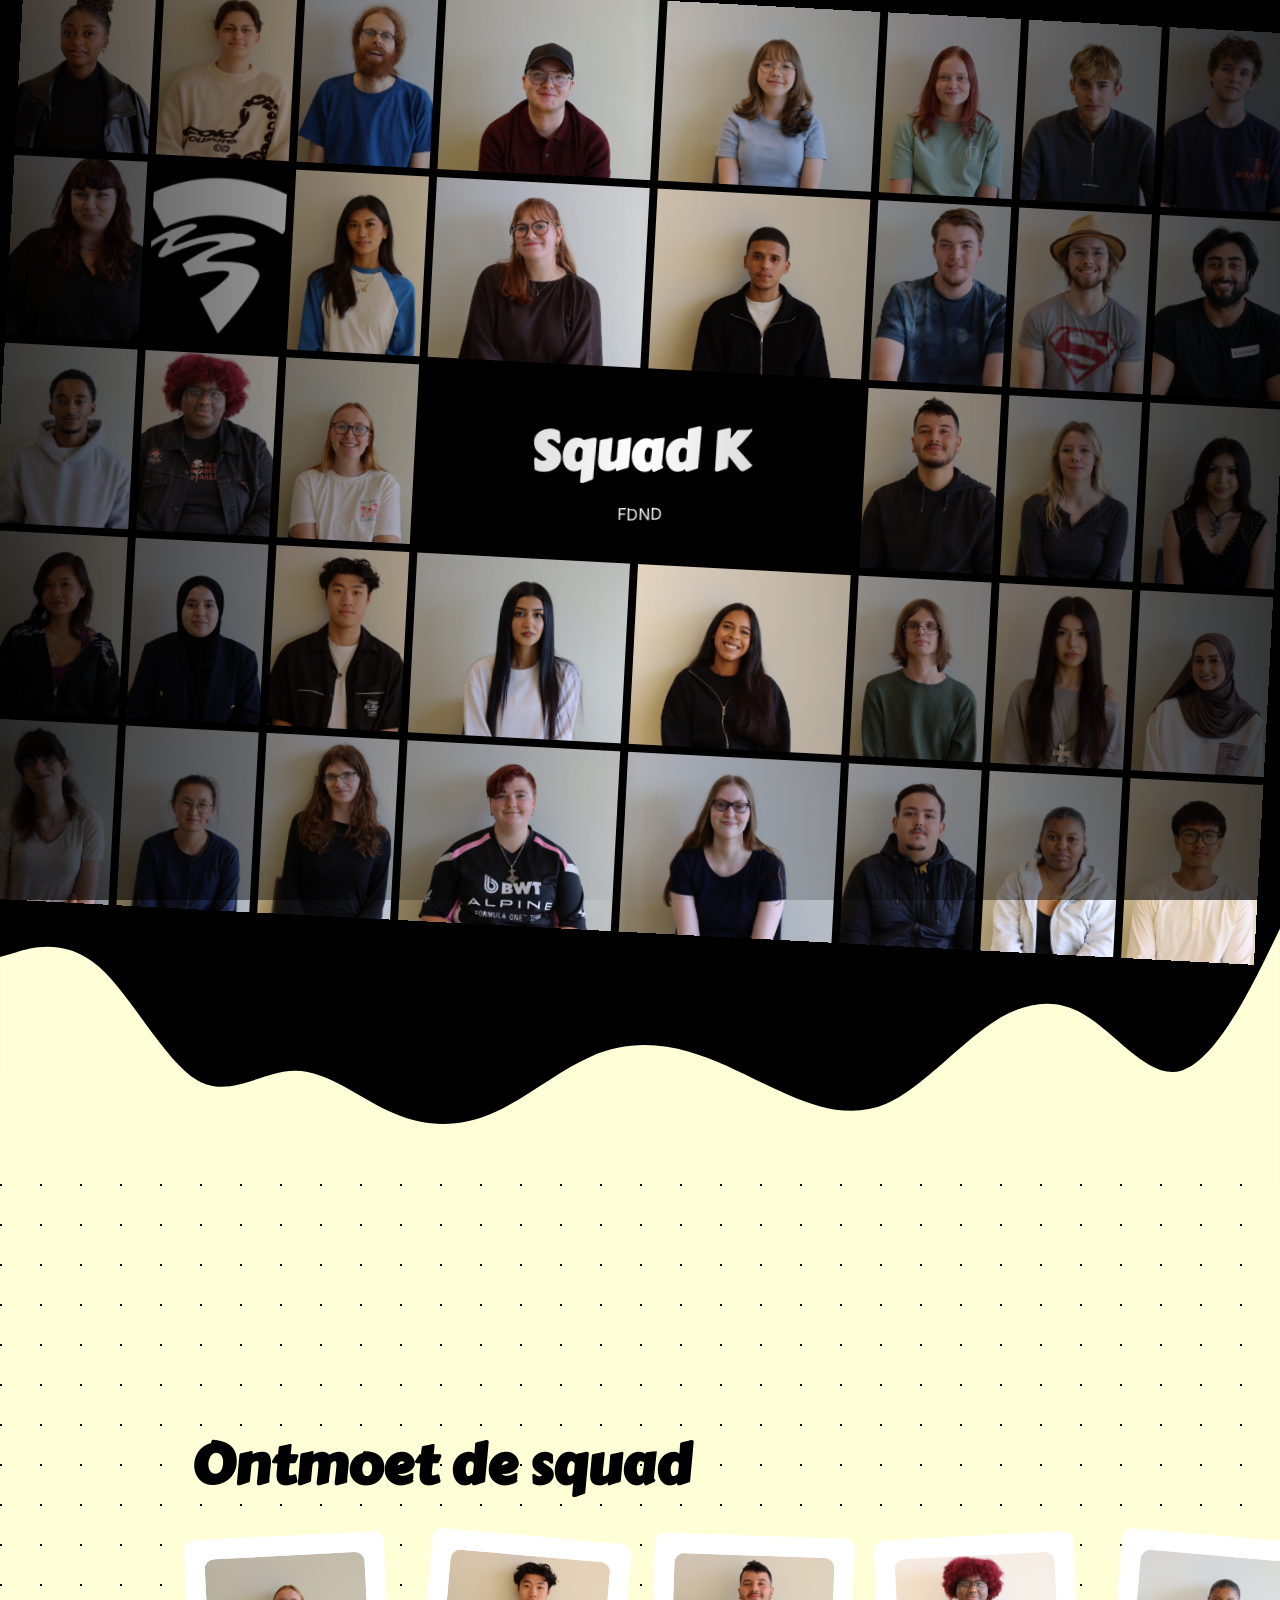
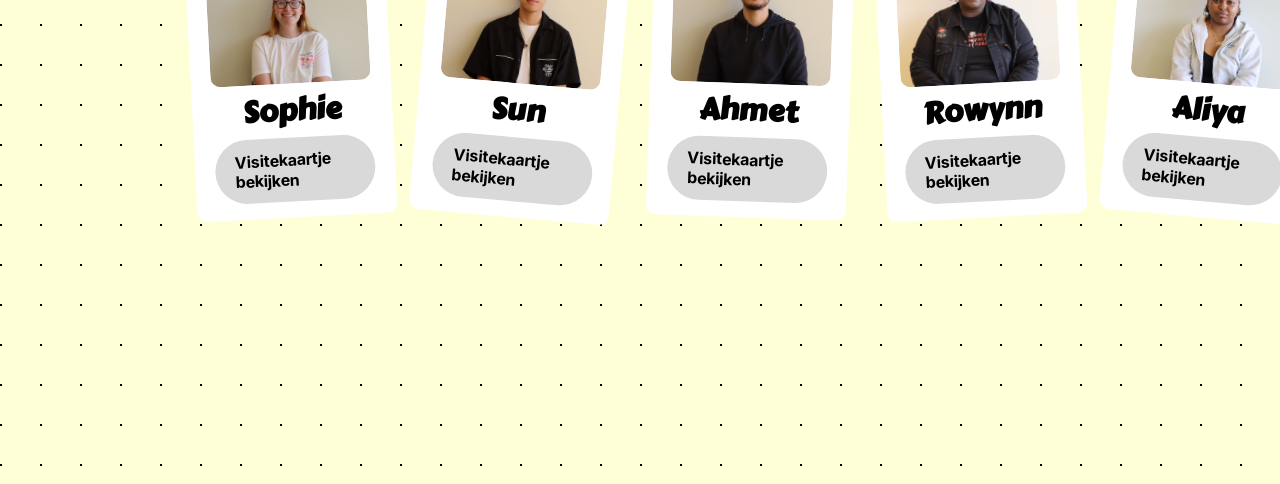
==== index.html @ e4011733 "Sun push V1" ====
<!DOCTYPE html>
<html lang="nl">
<head>
    <meta charset="UTF-8">
    <meta name="viewport" content="width=device-width, initial-scale=1.0">
    <link rel="preconnect" href="https://fonts.googleapis.com">
    <link rel="preconnect" href="https://fonts.gstatic.com" crossorigin>
    <link href="https://fonts.googleapis.com/css2?family=Carter+One&family=Inter:ital,opsz,wght@0,14..32,100..900;1,14..32,100..900&display=swap" rel="stylesheet">
    <link rel="stylesheet" href="styles/style.css">
    <title>Your Tribe Squad Page</title>
</head>
<body>
    <main>
        <section class="hero-banner">
            <div class="hero-banner-container">
                <img src="assets/Jarellsa.jpg" alt="">
                <img src="assets/Jesper.jpg" alt="">
                <img src="assets/Joost.jpg" alt="">
                <img src="assets/Justin.jpg" alt="">
                <img src="assets/Lyanne.jpg" alt="">
                <img src="assets/Lou.jpg" alt="">
                <img src="assets/Sam.jpg" alt="">
                <img src="assets/Rick.jpg" alt="">
                <img src="assets/Loïs.jpg" alt="">
                <img src="assets/Hva.png" alt="">
                <img src="assets/Miriale.jpg" alt="">
                <img src="assets/Rosa.jpg" alt="">
                <img src="assets/Younes.jpg" alt="">
                <img src="assets/Wesley.jpg" alt="">
                <img src="assets/David.jpg" alt="">
                <img src="assets/Bounyad.jpg" alt="">
                <img src="assets/Yigal.jpg" alt="">
                <img src="assets/Rowynn.jpg" alt="">
                <img src="assets/Sophie.jpg" alt="">
                <hgroup>
                    <h1>Squad K</h1>
                    <p>FDND</p>
                </hgroup>
                <img src="assets/Ahmet.jpg" alt="">
                <img src="assets/Britt.jpg" alt="">
                <img src="assets/Beyza.jpg" alt="">
                <img src="assets/Noey.jpg" alt="">
                <img src="assets/Rayhana.jpg" alt="">
                <img src="assets/Sun.jpg" alt="">
                <img src="assets/Chahed.jpg" alt="">
                <img src="assets/Queeny.jpg" alt="">
                <img src="assets/Thijs.jpg" alt="">
                <img src="assets/Rabia.jpg" alt="">
                <img src="assets/Hajar.jpg" alt="">
                <img src="assets/Melissa.jpg" alt="">
                <img src="assets/Aya.jpg" alt="">
                <img src="assets/Savannah.jpg" alt="">
                <img src="assets/Lyndsey.jpg" alt="">
                <img src="assets/Celeste.jpg" alt="">
                <img src="assets/Sami.jpg" alt="">
                <img src="assets/Aliya.jpg" alt="">
                <img src="assets/Mika.jpg" alt="">
            </div>
        </section>
        <svg xmlns="http://www.w3.org/2000/svg" viewBox="0 0 1440 320" class="visitekaartje-divider"><path fill="#FFFFD7" fill-opacity="1" d="M0,64L18.5,58.7C36.9,53,74,43,111,74.7C147.7,107,185,181,222,202.7C258.5,224,295,192,332,192C369.2,192,406,224,443,240C480,256,517,256,554,240C590.8,224,628,192,665,176C701.5,160,738,160,775,170.7C812.3,181,849,203,886,218.7C923.1,235,960,245,997,229.3C1033.8,213,1071,171,1108,144C1144.6,117,1182,107,1218,128C1255.4,149,1292,203,1329,192C1366.2,181,1403,107,1422,69.3L1440,32L1440,320L1421.5,320C1403.1,320,1366,320,1329,320C1292.3,320,1255,320,1218,320C1181.5,320,1145,320,1108,320C1070.8,320,1034,320,997,320C960,320,923,320,886,320C849.2,320,812,320,775,320C738.5,320,702,320,665,320C627.7,320,591,320,554,320C516.9,320,480,320,443,320C406.2,320,369,320,332,320C295.4,320,258,320,222,320C184.6,320,148,320,111,320C73.8,320,37,320,18,320L0,320Z"></path></svg>
        <section class="cards-section">
            <div class="cards-section-wrapper">
                <div class="cards-section-container row">
                    <h2>Ontmoet de squad</h2>
                    <article class="cards-first-row">
                        <figure>
                            <div>
                              <img src="assets/Sophie.jpg" alt="">
                              <img src="assets/Visitekaartjes/SP%20Sophie.png" alt="">
                            </div>
                            <h3>Sophie</h3>
                            <a href="https://sophieediepenmaat.github.io/your-tribe-profile-card/" target="_blank" aria-label="Visitekaartje van Sophie openen">Visitekaartje bekijken</a>
                        </figure>
                        <figure>
                            <div>
                              <img src="assets/Sun.jpg" alt="">
                              <img src="assets/Visitekaartjes/SP%20Sun.png" alt="">
                            </div>
                            <h3>Sun</h3>
                            <a href="https://stldevelopment.github.io/your-tribe-profile-card/" target="_blank" aria-label="Visitekaartje van Sun openen">Visitekaartje bekijken</a>
                        </figure>
                        <figure>
                            <div>
                              <img src="assets/Ahmet.jpg" alt="">
                              <img src="assets/Visitekaartjes/SP%20Ahmet.png" alt="">
                            </div>
                            <h3>Ahmet</h3>
                            <a href="https://temhasene.github.io/your-tribe-profile-card/" target="_blank" aria-label="Visitekaartje van Ahmet openen">Visitekaartje bekijken</a>
                        </figure>
                        <figure>
                            <div>
                              <img src="assets/Rowynn.jpg" alt="">
                              <img src="assets/Visitekaartjes/SP%20Rowynn.png" alt="">
                            </div>
                            <h3>Rowynn</h3>
                            <a href="https://rowynn-eu.github.io/fdnd-profile-card/" target="_blank" aria-label="Visitekaartje van Rowynn openen">Visitekaartje bekijken</a>
                        </figure>
                        <figure>
                            <div>
                              <img src="assets/Aliya.jpg" alt="">
                              <img src="assets/Visitekaartjes/SP%20Aliya.png" alt="">
                            </div>
                            <h3>Aliya</h3>
                            <a href="https://aliyaharding.github.io/your-tribe-profile-card/" target="_blank" aria-label="Visitekaartje van Sophie openen">Visitekaartje bekijken</a>
                        </figure>
                        <figure>
                            <div>
                              <img src="assets/Aya.jpg" alt="">
                              <img src="assets/Visitekaartjes/SP%20Aya.png" alt="">
                            </div>
                            <h3>Aya</h3>
                            <a href="https://ayalefevere.github.io/your-tribe-profile-card/" target="_blank" aria-label="Visitekaartje van Sun openen">Visitekaartje bekijken</a>
                        </figure>
                        <figure>
                            <div>
                              <img src="assets/Beyza.jpg" alt="">
                              <img src="assets/Visitekaartjes/SP%20Beyza.png" alt="">
                            </div>
                            <h3>Beyza</h3>
                            <a href="https://beyzaarkan.github.io/your-tribe-profile-card/" target="_blank" aria-label="Visitekaartje van Ahmet openen">Visitekaartje bekijken</a>
                        </figure>
                        <figure>
                            <div>
                              <img src="assets/Britt.jpg" alt="">
                              <img src="assets/Visitekaartjes/SP%20Britt.png" alt="">
                            </div>
                            <h3>Britt</h3>
                            <a href="https://brittvegt.github.io/your-tribe-profile-card/" target="_blank" aria-label="Visitekaartje van Rowynn openen">Visitekaartje bekijken</a>
                        </figure>
                        <figure>
                            <div>
                              <img src="assets/Celeste.jpg" alt="">
                              <img src="assets/Visitekaartjes/SP%20Celeste.png" alt="">
                            </div>
                            <h3>Celeste</h3>
                            <a href="https://celeste0012.github.io/your-tribe-profile-card/" target="_blank" aria-label="Visitekaartje van Rowynn openen">Visitekaartje bekijken</a>
                        </figure>
                        <figure>
                            <div>
                              <img src="assets/Chahed.jpg" alt="">
                              <img src="assets/Visitekaartjes/SP%20Chahed.png" alt="">
                            </div>
                            <h3>Chahed</h3>
                            <a href="https://chahedddd.github.io/your-tribe-profile-card/" target="_blank" aria-label="Visitekaartje van Sophie openen">Visitekaartje bekijken</a>
                        </figure>
                        <figure>
                            <div>
                              <img src="assets/David.jpg" alt="">
                              <img src="assets/Visitekaartjes/SP%20David.png" alt="">
                            </div>
                            <h3>David</h3>
                            <a href="https://davidoo379.github.io/your-tribe-profile-card/" target="_blank" aria-label="Visitekaartje van Sun openen">Visitekaartje bekijken</a>
                        </figure>
                    </article>
                    <article class="cards-second-row">

                    </article>
                </div>
            </div>
        </section>
    </main>
</body>
</html>
---- styles/style.css ----
html {
    font-family: "Inter", sans-serif;
}

h1, h2, h3, h4, h5, h6 {
    font-family: "Carter One", system-ui;
}

main {
    display: flex;
    flex-direction: column;
}

body {
    margin: unset;
    background-color: black;
}

/* Algemene layout */
.row {
    max-width: 1300px;
    width: 100%;
    margin: 0 auto;
    padding: 0 20px;
}

/* Afbeeldingen hero */
.hero-banner {
    min-height: 100vh;
}

.hero-banner:after {
    content: '';
    height: 100%;
    width: 100%;
    position: fixed;
    top: 0;
    left: 0;
    background: linear-gradient(90deg,rgba(0, 0, 0, .75) 0%, rgba(0, 0, 0, 0) 50%, rgba(0, 0, 0, .75) 100%);
    z-index: 1;
}

.hero-banner-container {
    position: fixed;
    display: grid;
    grid-template-areas:
    'jarellsa jesper joost justin lyanne lou sam rick'
    'lois hva miriale rosa younes wesley david bounyad'
    'yigal rowynn sophie text text ahmet britt beyza'
    'noey rayhana sun chahed queeny thijs rabia hajar'
    'melissa aya savannah lyndsey celeste sami aliya mika';
    grid-gap: .5rem;
    height: 100%;
    background-color: black;
    transform: rotate(3deg);
}

.hero-banner-container img {
    height: calc(100vh / 5);
    width: 100%;
    object-fit: cover;
    &[src*="Jarellsa"] {grid-area: jarellsa;}
    &[src*="Jesper"] {grid-area: jesper;}
    &[src*="Joost"] {grid-area: joost;}
    &[src*="Justin"] {grid-area: justin;}
    &[src*="Lyanne"] {grid-area: lyanne;}
    &[src*="Lou"] {grid-area: lou;}
    &[src*="Sam"] {grid-area: sam;}
    &[src*="Rick"] {grid-area: rick;}
    &[src*="Loïs"] {grid-area: lois;}
    &[src*="Hva"] {grid-area: hva;}
    &[src*="Miriale"] {grid-area: miriale;}
    &[src*="Rosa"] {grid-area: rosa;}
    &[src*="Younes"] {grid-area: younes;}
    &[src*="Wesley"] {grid-area: wesley;}
    &[src*="David"] {grid-area: david;}
    &[src*="Bounyad"] {grid-area: bounyad;}
    &[src*="Yigal"] {grid-area: yigal;}
    &[src*="Rowynn"] {grid-area: rowynn;}
    &[src*="Sophie"] {grid-area: sophie;}
    &[src*="Ahmet"] {grid-area: ahmet;}
    &[src*="Britt"] {grid-area: britt;}
    &[src*="Beyza"] {grid-area: beyza;}
    &[src*="Noey"] {grid-area: noey;}
    &[src*="Rayhana"] {grid-area: rayhana;}
    &[src*="Sun"] {grid-area: sun;}
    &[src*="Chahed"] {grid-area: chahed;}
    &[src*="Queeny"] {grid-area: queeny;}
    &[src*="Thijs"] {grid-area: thijs;}
    &[src*="Rabia"] {grid-area: rabia;}
    &[src*="Hajar"] {grid-area: hajar;}
    &[src*="Melissa"] {grid-area: melissa;}
    &[src*="Aya"] {grid-area: aya;}
    &[src*="Savannah"] {grid-area: savannah;}
    &[src*="Lyndsey"] {grid-area: lyndsey;}
    &[src*="Celeste"] {grid-area: celeste;}
    &[src*="Sami"] {grid-area: sami;}
    &[src*="Aliya"] {grid-area: aliya;}
    &[src*="Mika"] {grid-area: mika;}
}

.hero-banner-container hgroup {
    grid-area: text;
    display: flex;
    flex-direction: column;
    align-items: center;
    justify-content: center;
    gap: 10px;
    transform: rotate(-3deg);

    & * {
        color: white;
    }
}

.hero-banner-container hgroup h1 {
    margin: 10px 0 0 0;
    font-size: clamp(1rem, 15.1751vw - 6.2746rem, 3.4375rem);
}

.hero-banner-container hgroup p {
    margin: 0 0 10px 0;
}

/* SVG shape divider */
.visitekaartje-divider {
    z-index: 1;
    position: relative;
}

/* Visitekaartjes */
.cards-section {
    background-color: #FFFFD7;
    background-image: radial-gradient(black 1px, transparent 0);
    background-size: 40px 40px;
    background-position: -19px -19px;
    z-index: 1;
    position: relative;
    display: flex;
    align-items: center;
    justify-content: center;
    height: 100vh;
}

.cards-section-wrapper {
    transform: rotate(-90deg);
    height: 100vw;
    width: 100vh;
    display: flex;
    justify-content: center;
    align-items: center;
    overflow: scroll;
}

.cards-section-container {
    margin: 0 auto;
    padding: 50px 20px;
    transform: rotate(90deg);
    display: grid;
    grid-row-gap: 1.75rem;
}

.cards-section h2 {
    margin: unset;
    font-size: clamp(1rem, 15.1751vw - 6.2746rem, 3.4375rem);
}

/* Direct parent container of cards */
.cards-section article {
    display: flex;
    flex-wrap: nowrap;
    gap: 30px;
}

.cards-section figure {
    aspect-ratio: 3/4;
    width: 12.5vw;
    display: flex;
    flex-direction: column;
    align-items: center;
    justify-content: space-between;
    background-color: white;
    border: 1.25rem solid white;
    border-bottom-width: 1rem;
    border-radius: 10px;
    margin: unset;
    transition: .4s;
}

.cards-section figure div {
    display: flex;
    flex-wrap: nowrap;
    overflow: hidden;
}

.cards-section figure img {
    width: 100%;
    height: auto;
    aspect-ratio: 5/4;
    object-fit: cover;
    border-radius: 10px;
    transition: .4s;
}

.cards-section figure:hover img {
    translate: -100%;
}

.cards-section figure h3 {
    font-size: clamp(1rem, 5.4475vw - 1.6114rem, 1.875rem);
    margin: 4px 0;
}

.cards-section figure a {
    font-weight: bold;
    background-color: #D9D9D9;
    border: unset;
    padding: 12px 20px;
    border-radius: 99px;
    color: black;
    text-decoration: unset;
    transition: .3s;

    &:hover {
        background-color: black;
        color: white;
    }
}

/* Cards styling and tilting */
.cards-section .cards-first-row figure:nth-child(3n - 2),
.cards-section .cards-second-row figure:nth-child(3n) {
    rotate: -3deg;
    &:hover {
        rotate: -1deg;
    }
}

.cards-section .cards-first-row figure:nth-child(3n - 1),
.cards-section .cards-second-row figure:nth-child(3n - 1) {
    rotate: 5deg;
    &:hover {
        rotate: 2deg;
    }
}

.cards-section .cards-first-row figure:nth-child(3n),
.cards-section .cards-second-row figure:nth-child(3n - 2) {
    rotate: 2deg;
    &:hover {
        rotate: 0deg;
    }
}
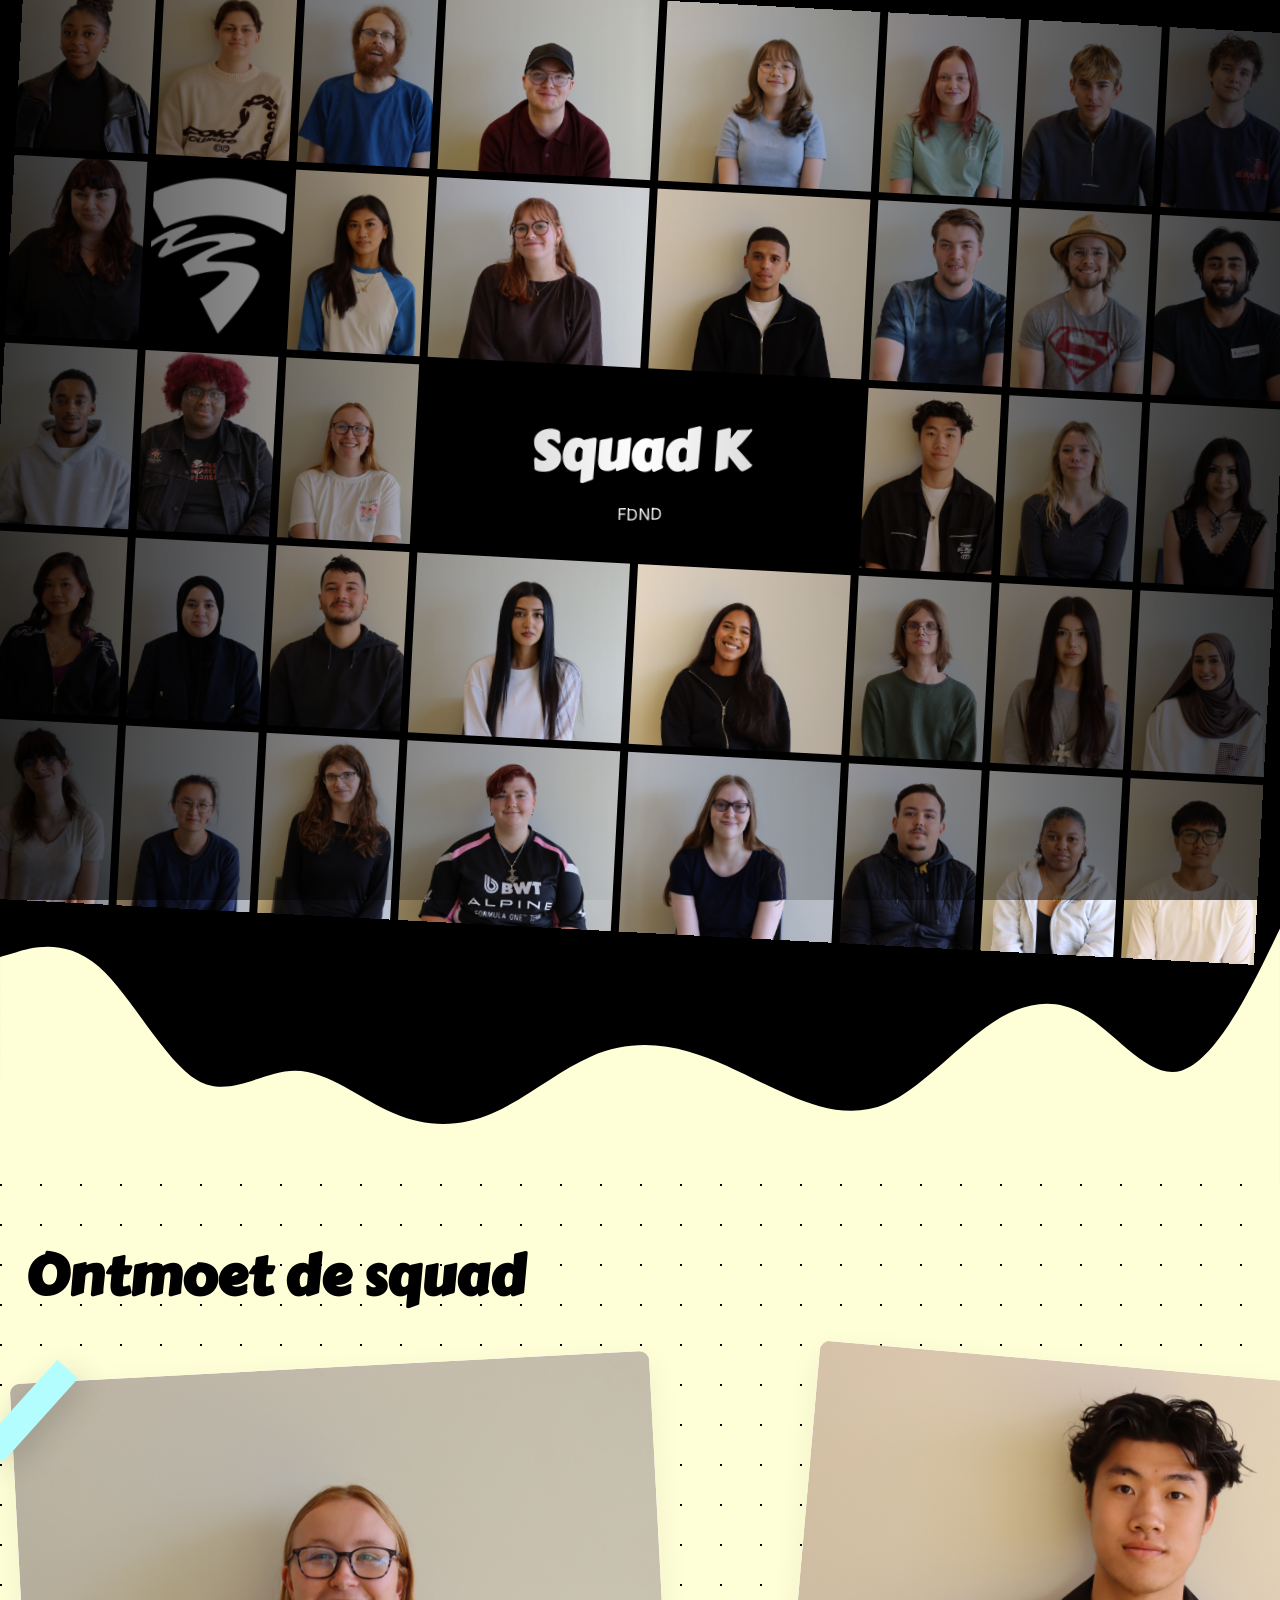
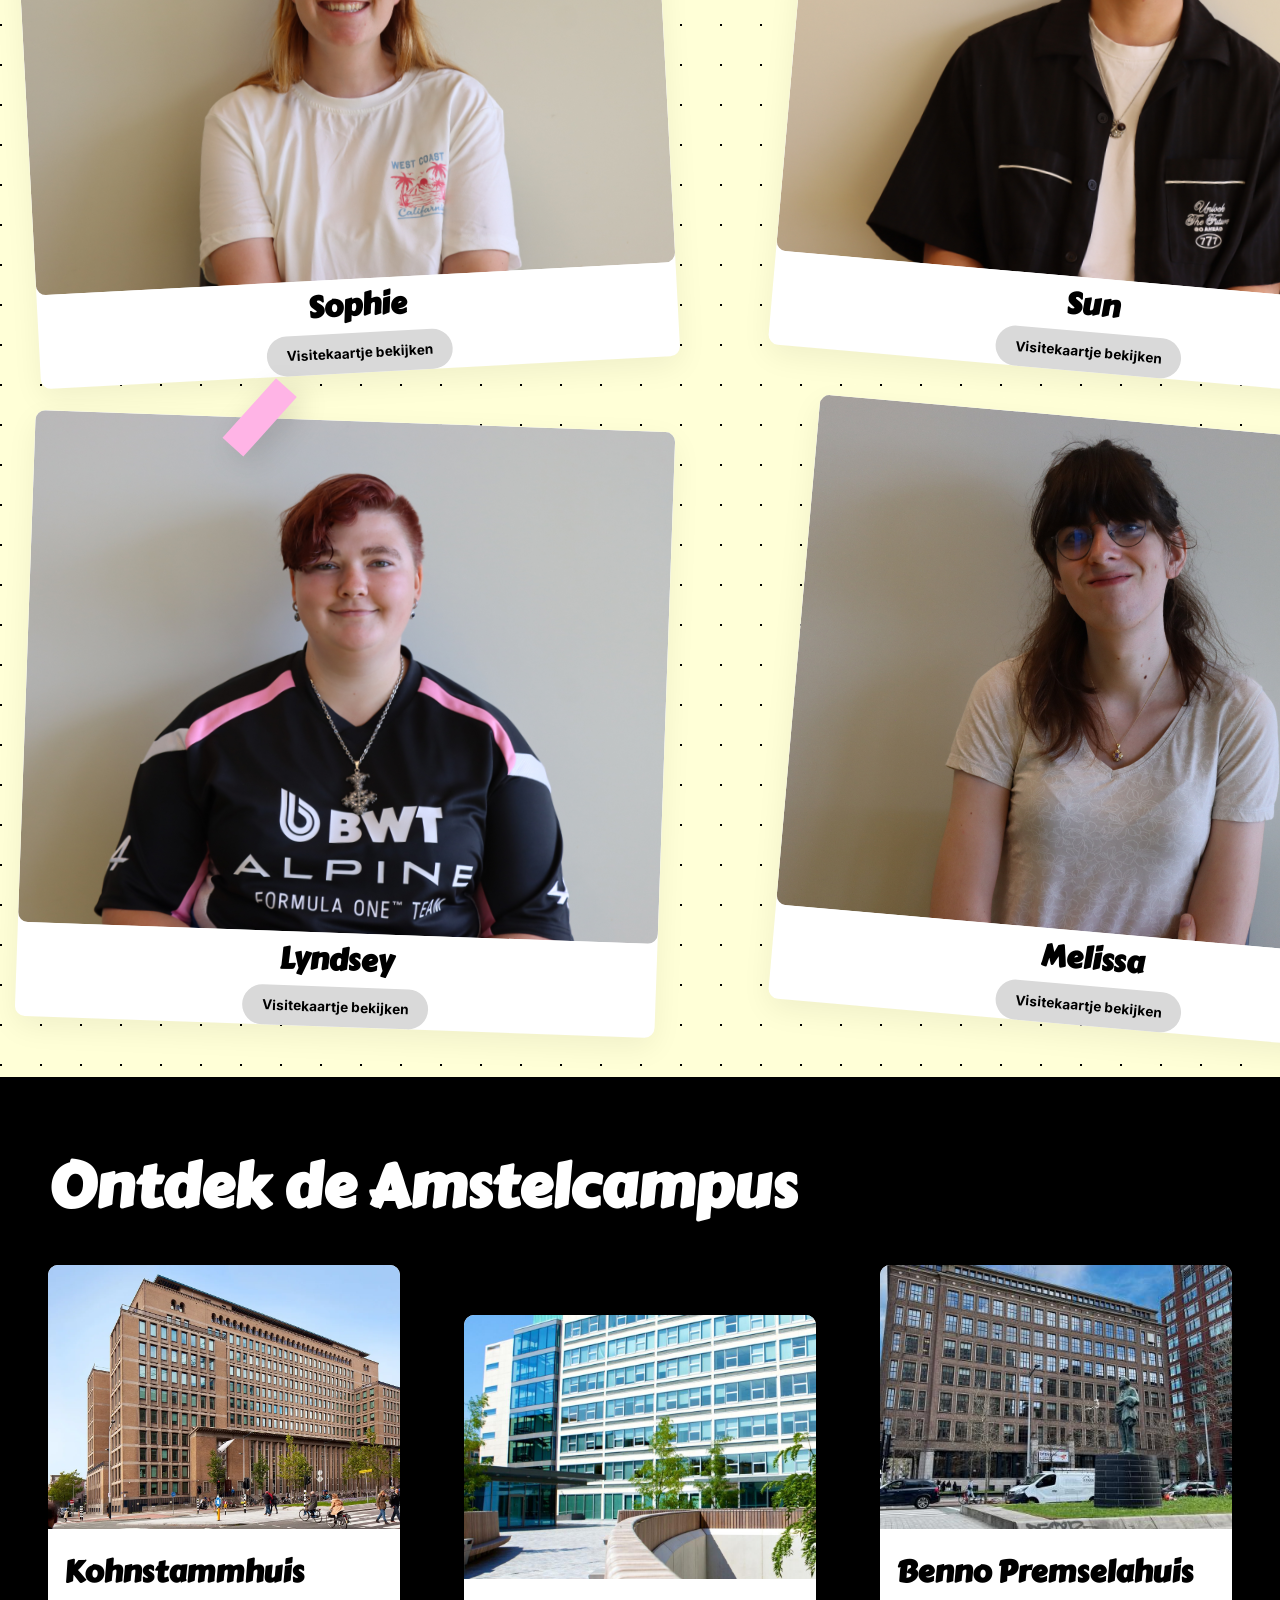
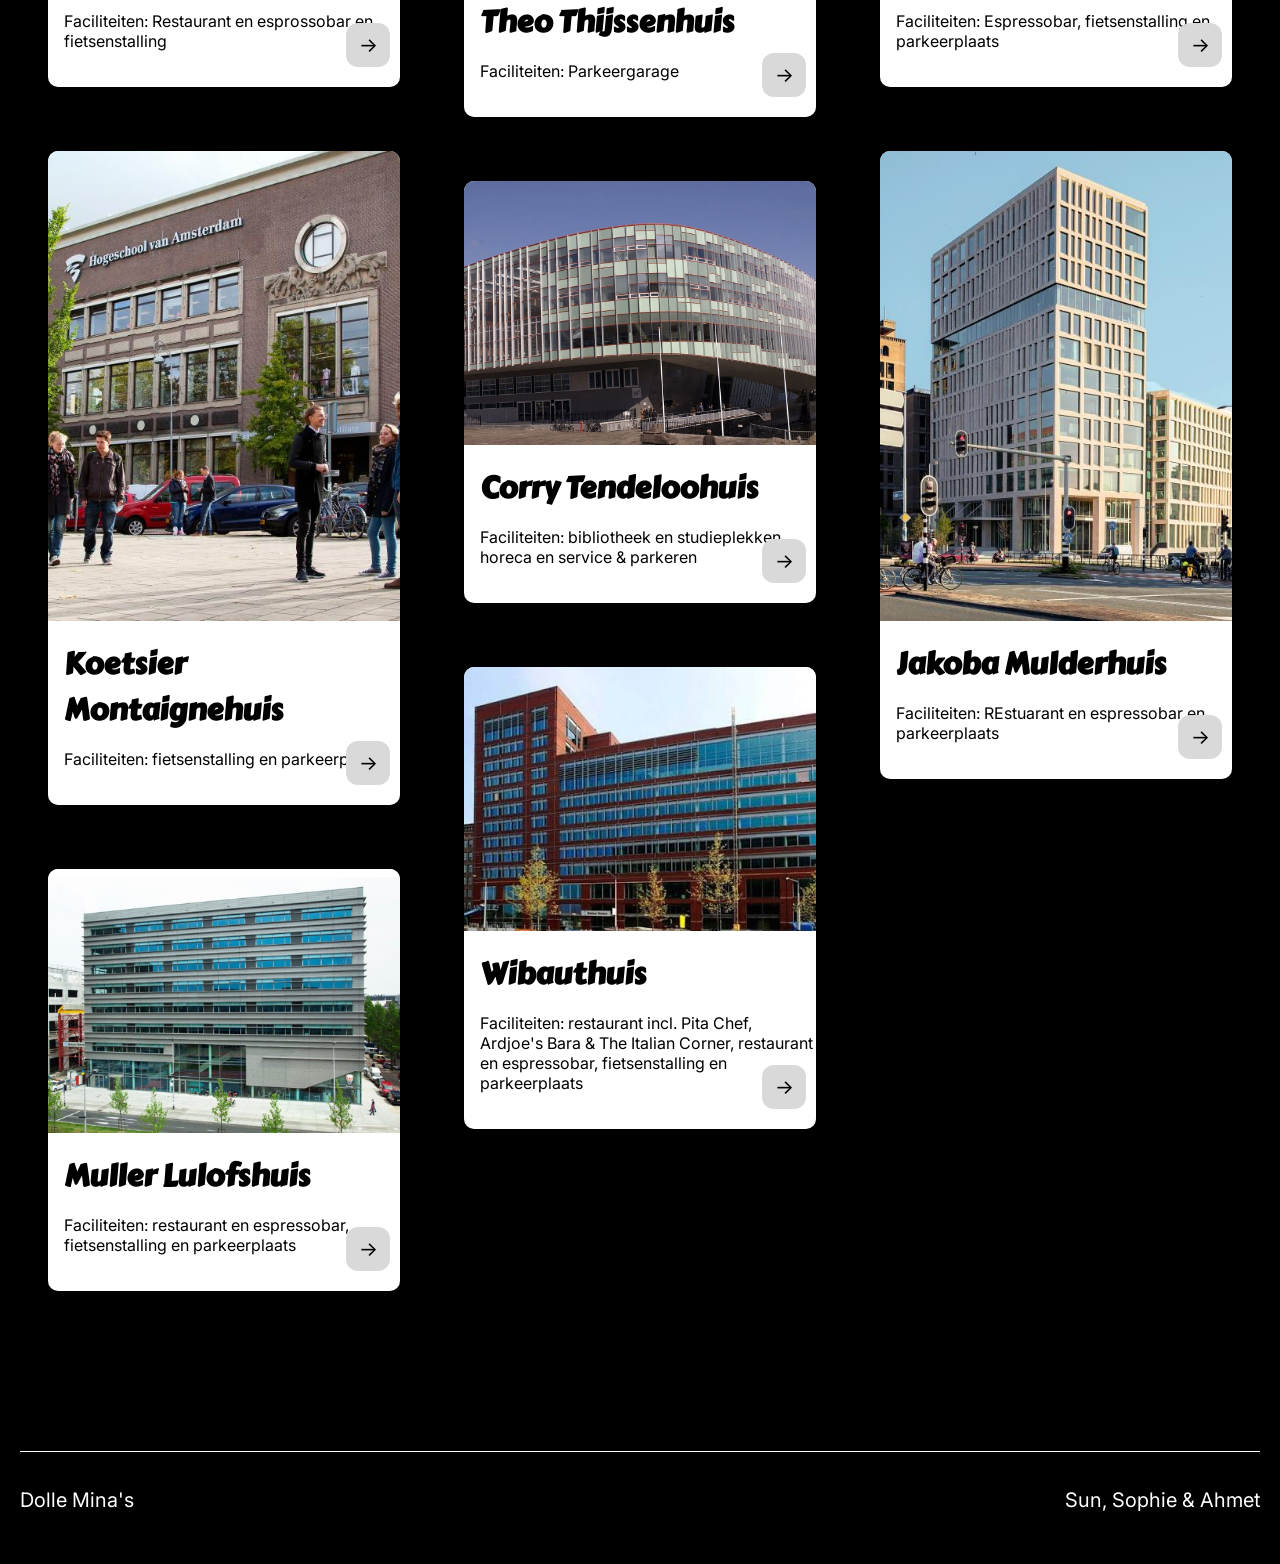
==== commit e7d742f3: "Push final development from STL Development" ====
--- a/index.html
+++ b/index.html
@@ -89,6 +89,208 @@
                         </figure>
                         <figure>
                             <div>
+                              <img src="assets/Aliya.jpg" alt="">
+                              <img src="assets/Visitekaartjes/SP%20Aliya.png" alt="">
+                            </div>
+                            <h3>Aliya</h3>
+                            <a href="https://aliyaharding.github.io/your-tribe-profile-card/" target="_blank" aria-label="Visitekaartje van Aliya openen">Visitekaartje bekijken</a>
+                        </figure>
+                        <figure>
+                            <div>
+                              <img src="assets/Aya.jpg" alt="">
+                              <img src="assets/Visitekaartjes/SP%20Aya.png" alt="">
+                            </div>
+                            <h3>Aya</h3>
+                            <a href="https://ayalefevere.github.io/your-tribe-profile-card/" target="_blank" aria-label="Visitekaartje van Aya openen">Visitekaartje bekijken</a>
+                        </figure>
+                        <figure>
+                            <div>
+                              <img src="assets/Beyza.jpg" alt="">
+                              <img src="assets/Visitekaartjes/SP%20Beyza.png" alt="">
+                            </div>
+                            <h3>Beyza</h3>
+                            <a href="https://beyzaarkan.github.io/your-tribe-profile-card/" target="_blank" aria-label="Visitekaartje van Beyza openen">Visitekaartje bekijken</a>
+                        </figure>
+                        <figure>
+                            <div>
+                              <img src="assets/Britt.jpg" alt="">
+                              <img src="assets/Visitekaartjes/SP%20Britt.png" alt="">
+                            </div>
+                            <h3>Britt</h3>
+                            <a href="https://brittvegt.github.io/your-tribe-profile-card/" target="_blank" aria-label="Visitekaartje van Britt openen">Visitekaartje bekijken</a>
+                        </figure>
+                        <figure>
+                            <div>
+                              <img src="assets/Celeste.jpg" alt="">
+                              <img src="assets/Visitekaartjes/SP%20Celeste.png" alt="">
+                            </div>
+                            <h3>Celeste</h3>
+                            <a href="https://celeste0012.github.io/your-tribe-profile-card/" target="_blank" aria-label="Visitekaartje van Celeste openen">Visitekaartje bekijken</a>
+                        </figure>
+                        <figure>
+                            <div>
+                              <img src="assets/Chahed.jpg" alt="">
+                              <img src="assets/Visitekaartjes/SP%20Chahed.png" alt="">
+                            </div>
+                            <h3>Chahed</h3>
+                            <a href="https://chahedddd.github.io/your-tribe-profile-card/" target="_blank" aria-label="Visitekaartje van Chahed openen">Visitekaartje bekijken</a>
+                        </figure>
+                        <figure>
+                            <div>
+                              <img src="assets/David.jpg" alt="">
+                              <img src="assets/Visitekaartjes/SP%20David.png" alt="">
+                            </div>
+                            <h3>David</h3>
+                            <a href="https://davidoo379.github.io/your-tribe-profile-card/" target="_blank" aria-label="Visitekaartje van David openen">Visitekaartje bekijken</a>
+                        </figure>
+                        <figure>
+                            <div>
+                              <img src="assets/Hajar.jpg" alt="">
+                              <img src="assets/Visitekaartjes/SP%20Hajar.png" alt="">
+                            </div>
+                            <h3>Hajar</h3>
+                            <a href="https://h-mti.github.io/your-tribe-profile-card/" target="_blank" aria-label="Visitekaartje van Hajar openen">Visitekaartje bekijken</a>
+                        </figure>
+                        <figure>
+                            <div>
+                              <img src="assets/Jarellsa.jpg" alt="">
+                              <img src="assets/Visitekaartjes/SP%20Jarellsa.png" alt="">
+                            </div>
+                            <h3>Jarellsa</h3>
+                            <a href="https://js5603.github.io/your-tribe-profile-card/" target="_blank" aria-label="Visitekaartje van Jarellsa openen">Visitekaartje bekijken</a>
+                        </figure>
+                        <figure>
+                            <div>
+                              <img src="assets/Jesper.jpg" alt="">
+                              <img src="assets/Visitekaartjes/SP%20Jesper.webp" alt="">
+                            </div>
+                            <h3>Jesper</h3>
+                            <a href="https://jesperkoning1.github.io/your-tribe-profile-card/" target="_blank" aria-label="Visitekaartje van Jesper openen">Visitekaartje bekijken</a>
+                        </figure>
+                        <figure>
+                            <div>
+                              <img src="assets/Joost.jpg" alt="">
+                              <img src="assets/Visitekaartjes/SP%20Joost.png" alt="">
+                            </div>
+                            <h3>Joost</h3>
+                            <a href="https://s2108887.github.io/your-tribe-profile-card/" target="_blank" aria-label="Visitekaartje van Joost openen">Visitekaartje bekijken</a>
+                        </figure>
+                        <figure>
+                            <div>
+                              <img src="assets/Justin.jpg" alt="">
+                              <img src="assets/Visitekaartjes/SP%20Justin.png" alt="">
+                            </div>
+                            <h3>Justin</h3>
+                            <a href="https://justinverbon1234.github.io/your-tribe-profile-card/" target="_blank" aria-label="Visitekaartje van Justin openen">Visitekaartje bekijken</a>
+                        </figure>
+                        <figure>
+                            <div>
+                              <img src="assets/Loïs.jpg" alt="">
+                              <img src="assets/Visitekaartjes/SP%20Lois.png" alt="">
+                            </div>
+                            <h3>Loïs</h3>
+                            <a href="https://loisaantjes.github.io/your-tribe-profile-card/" target="_blank" aria-label="Visitekaartje van Loïs openen">Visitekaartje bekijken</a>
+                        </figure>
+                        <figure>
+                            <div>
+                              <img src="assets/Lou.jpg" alt="">
+                              <img src="assets/Visitekaartjes/SP%20Lou.png" alt="">
+                            </div>
+                            <h3>Lou</h3>
+                            <a href="https://louavb.github.io/your-tribe-profile-card/" target="_blank" aria-label="Visitekaartje van Lou openen">Visitekaartje bekijken</a>
+                        </figure>
+                        <figure>
+                            <div>
+                              <img src="assets/Lyanne.jpg" alt="">
+                              <img src="assets/Visitekaartjes/SP%20Lyanne.png" alt="">
+                            </div>
+                            <h3>Lyanne</h3>
+                            <a href="https://lyannebos.github.io/your-tribe-profile-card/" target="_blank" aria-label="Visitekaartje van Lyanne openen">Visitekaartje bekijken</a>
+                        </figure>
+                    </article>
+                    <article class="cards-second-row">
+                        <figure>
+                            <div>
+                              <img src="assets/Lyndsey.jpg" alt="">
+                              <img src="assets/Visitekaartjes/SP%20Lyndsey.png" alt="">
+                            </div>
+                            <h3>Lyndsey</h3>
+                            <a href="https://lyndsey07.github.io/your-tribe-profile-card/" target="_blank" aria-label="Visitekaartje van Lyndsey openen">Visitekaartje bekijken</a>
+                        </figure>
+                        <figure>
+                            <div>
+                              <img src="assets/Melissa.jpg" alt="">
+                              <img src="assets/Visitekaartjes/SP%20Melissa.png" alt="">
+                            </div>
+                            <h3>Melissa</h3>
+                            <a href="https://melis5016.github.io/your-tribe-profile-card/" target="_blank" aria-label="Visitekaartje van Melissa openen">Visitekaartje bekijken</a>
+                        </figure>
+                        <figure>
+                            <div>
+                              <img src="assets/Mika.jpg" alt="">
+                              <img src="assets/Visitekaartjes/SP%20Mika.png" alt="">
+                            </div>
+                            <h3>Mika</h3>
+                            <a href="https://mikahartono007.github.io/your-tribe-profile-card/" target="_blank" aria-label="Visitekaartje van Mika openen">Visitekaartje bekijken</a>
+                        </figure>
+                        <figure>
+                            <div>
+                              <img src="assets/Miriale.jpg" alt="">
+                              <img src="assets/Visitekaartjes/SP%20Miriale.png" alt="">
+                            </div>
+                            <h3>Miriale</h3>
+                            <a href="https://m1riale.github.io/your-tribe-profile-card/" target="_blank" aria-label="Visitekaartje van Miriale openen">Visitekaartje bekijken</a>
+                        </figure>
+                        <figure>
+                            <div>
+                              <img src="assets/Noey.jpg" alt="">
+                              <img src="assets/Visitekaartjes/SP%20Noey.png" alt="">
+                            </div>
+                            <h3>Noey</h3>
+                            <a href="https://noeyoo26.github.io/your-tribe-profile-card/" target="_blank" aria-label="Visitekaartje van Noey openen">Visitekaartje bekijken</a>
+                        </figure>
+                        <figure>
+                            <div>
+                              <img src="assets/Queeny.jpg" alt="">
+                              <img src="assets/Visitekaartjes/SP%20Queeny.png" alt="">
+                            </div>
+                            <h3>Queeny</h3>
+                            <a href="https://queeny2003.github.io/your-tribe-profile-card/" target="_blank" aria-label="Visitekaartje van Queeny openen">Visitekaartje bekijken</a>
+                        </figure>
+                        <figure>
+                            <div>
+                              <img src="assets/Rabia.jpg" alt="">
+                              <img src="assets/Visitekaartjes/SP%20Rabia.png" alt="">
+                            </div>
+                            <h3>Rabia</h3>
+                            <a href="https://rabiaarkan.github.io/your-tribe-profile-card/" target="_blank" aria-label="Visitekaartje van Rabia openen">Visitekaartje bekijken</a>
+                        </figure>
+                        <figure>
+                            <div>
+                              <img src="assets/Rayhana.jpg" alt="">
+                              <img src="assets/Visitekaartjes/SP%20Rayhana.png" alt="">
+                            </div>
+                            <h3>Rayhana</h3>
+                            <a href="https://rayhana7.github.io/your-tribe-profile-card/" target="_blank" aria-label="Visitekaartje van Rayhana openen">Visitekaartje bekijken</a>
+                        </figure>
+                        <figure>
+                            <div>
+                              <img src="assets/Rick.jpg" alt="">
+                              <img src="assets/Visitekaartjes/SP%20Rick.png" alt="">
+                            </div>
+                            <h3>Rick</h3>
+                            <a href="https://rickd377.github.io/your-tribe-profile-card/" target="_blank" aria-label="Visitekaartje van Rick openen">Visitekaartje bekijken</a>
+                        </figure>
+                        <figure>
+                            <div>
+                              <img src="assets/Rosa.jpg" alt="">
+                              <img src="assets/Visitekaartjes/SP%20Rosa.png" alt="">
+                            </div>
+                            <h3>Rosa</h3>
+                            <a href="https://rosavandenbos.github.io/your-tribe-profile-card/" target="_blank" aria-label="Visitekaartje van Rosa openen">Visitekaartje bekijken</a>
+                        </figure>
+                        <figure>
+                            <div>
                               <img src="assets/Rowynn.jpg" alt="">
                               <img src="assets/Visitekaartjes/SP%20Rowynn.png" alt="">
                             </div>
@@ -97,67 +299,131 @@
                         </figure>
                         <figure>
                             <div>
-                              <img src="assets/Aliya.jpg" alt="">
-                              <img src="assets/Visitekaartjes/SP%20Aliya.png" alt="">
-                            </div>
-                            <h3>Aliya</h3>
-                            <a href="https://aliyaharding.github.io/your-tribe-profile-card/" target="_blank" aria-label="Visitekaartje van Sophie openen">Visitekaartje bekijken</a>
-                        </figure>
-                        <figure>
-                            <div>
-                              <img src="assets/Aya.jpg" alt="">
-                              <img src="assets/Visitekaartjes/SP%20Aya.png" alt="">
-                            </div>
-                            <h3>Aya</h3>
-                            <a href="https://ayalefevere.github.io/your-tribe-profile-card/" target="_blank" aria-label="Visitekaartje van Sun openen">Visitekaartje bekijken</a>
-                        </figure>
-                        <figure>
-                            <div>
-                              <img src="assets/Beyza.jpg" alt="">
-                              <img src="assets/Visitekaartjes/SP%20Beyza.png" alt="">
-                            </div>
-                            <h3>Beyza</h3>
-                            <a href="https://beyzaarkan.github.io/your-tribe-profile-card/" target="_blank" aria-label="Visitekaartje van Ahmet openen">Visitekaartje bekijken</a>
-                        </figure>
-                        <figure>
-                            <div>
-                              <img src="assets/Britt.jpg" alt="">
-                              <img src="assets/Visitekaartjes/SP%20Britt.png" alt="">
-                            </div>
-                            <h3>Britt</h3>
-                            <a href="https://brittvegt.github.io/your-tribe-profile-card/" target="_blank" aria-label="Visitekaartje van Rowynn openen">Visitekaartje bekijken</a>
-                        </figure>
-                        <figure>
-                            <div>
-                              <img src="assets/Celeste.jpg" alt="">
-                              <img src="assets/Visitekaartjes/SP%20Celeste.png" alt="">
-                            </div>
-                            <h3>Celeste</h3>
-                            <a href="https://celeste0012.github.io/your-tribe-profile-card/" target="_blank" aria-label="Visitekaartje van Rowynn openen">Visitekaartje bekijken</a>
-                        </figure>
-                        <figure>
-                            <div>
-                              <img src="assets/Chahed.jpg" alt="">
-                              <img src="assets/Visitekaartjes/SP%20Chahed.png" alt="">
-                            </div>
-                            <h3>Chahed</h3>
-                            <a href="https://chahedddd.github.io/your-tribe-profile-card/" target="_blank" aria-label="Visitekaartje van Sophie openen">Visitekaartje bekijken</a>
-                        </figure>
-                        <figure>
-                            <div>
-                              <img src="assets/David.jpg" alt="">
-                              <img src="assets/Visitekaartjes/SP%20David.png" alt="">
-                            </div>
-                            <h3>David</h3>
-                            <a href="https://davidoo379.github.io/your-tribe-profile-card/" target="_blank" aria-label="Visitekaartje van Sun openen">Visitekaartje bekijken</a>
-                        </figure>
-                    </article>
-                    <article class="cards-second-row">
-
+                              <img src="assets/Sam.jpg" alt="">
+                              <img src="assets/Visitekaartjes/SP%20Sam.png" alt="">
+                            </div>
+                            <h3>Sam</h3>
+                            <a href="https://sambalsamss.github.io/your-tribe-profile-card/" target="_blank" aria-label="Visitekaartje van Sam openen">Visitekaartje bekijken</a>
+                        </figure>
+                        <figure>
+                            <div>
+                              <img src="assets/Sami.jpg" alt="">
+                              <img src="assets/Visitekaartjes/SP%20Sami.png" alt="">
+                            </div>
+                            <h3>Sami</h3>
+                            <a href="https://samielb.github.io/your-tribe-profile-card/" target="_blank" aria-label="Visitekaartje van Sami openen">Visitekaartje bekijken</a>
+                        </figure>
+                        <figure>
+                            <div>
+                              <img src="assets/Savannah.jpg" alt="">
+                              <img src="assets/Visitekaartjes/SP%20Savannah.png" alt="">
+                            </div>
+                            <h3>Savannah</h3>
+                            <a href="https://savannahvdheld.github.io/your-tribe-profile-card/" target="_blank" aria-label="Visitekaartje van Savannah openen">Visitekaartje bekijken</a>
+                        </figure>
+                        <figure>
+                            <div>
+                              <img src="assets/Thijs.jpg" alt="">
+                              <img src="assets/Visitekaartjes/SP%20Thijs.png" alt="">
+                            </div>
+                            <h3>Thijs</h3>
+                            <a href="" target="_blank" aria-label="Visitekaartje van Thijs openen">Visitekaartje bekijken</a>
+                        </figure>
+                        <figure>
+                            <div>
+                              <img src="assets/Wesley.jpg" alt="">
+                              <img src="assets/Visitekaartjes/SP%20Wesley.png" alt="">
+                            </div>
+                            <h3>Wesley</h3>
+                            <a href="https://toonicwesley.github.io/your-tribe-profile-card/" target="_blank" aria-label="Visitekaartje van Wesley openen">Visitekaartje bekijken</a>
+                        </figure>
+                        <figure>
+                            <div>
+                              <img src="assets/Yigal.jpg" alt="">
+                              <img src="assets/Visitekaartjes/SP%20Yigal.webp" alt="">
+                            </div>
+                            <h3>Yigal</h3>
+                            <a href="https://yigalr8.github.io/i-love-web/" target="_blank" aria-label="Visitekaartje van Younes openen">Visitekaartje bekijken</a>
+                        </figure>
+                        <figure>
+                            <div>
+                              <img src="assets/Younes.jpg" alt="">
+                              <img src="assets/Visitekaartjes/SP%20Younes.png" alt="">
+                            </div>
+                            <h3>Younes</h3>
+                            <a href="https://youneselkharraz.github.io/i-love-web/" target="_blank" aria-label="Visitekaartje van Younes openen">Visitekaartje bekijken</a>
+                        </figure>
                     </article>
                 </div>
             </div>
         </section>
+        <section class="amstelcampus">
+        <h2> Ontdek de Amstelcampus</h2>
+        <div class="gebouwen">
+            <div class="gebouwen-kolom1">
+                <article>
+                    <img class="breed" src="assets/Amstelcampus/kohnstammhuis.webp" alt="" >
+                    <h3> Kohnstammhuis </h3>
+                    <p> Faciliteiten: Restaurant en esprossobar en fietsenstalling </p>
+                    <a href="https://www.hva.nl/locaties/kohnstammhuis" target="_blank"> -> </a>
+                </article>
+                <article>
+                    <img class="hoog" src="assets/Amstelcampus/koetsier-montaignehuis.jpg" alt="" >
+                    <h3> Koetsier Montaignehuis </h3>
+                    <p>  Faciliteiten: fietsenstalling en parkeerplaats </p>
+                    <a href="https://www.hva.nl/locaties/koetsier-montaignehuis" target="_blank"> -> </a>
+                </article>
+                <article>
+                    <img class="breed" src="assets/Amstelcampus/muller-lulofshuis.jpg" alt="" >
+                    <h3> Muller Lulofshuis </h3>
+                    <p>  Faciliteiten: restaurant en espressobar, fietsenstalling en parkeerplaats </p>
+                    <a href="https://www.hva.nl/locaties/muller-lulofshuis" target="_blank"> -> </a>
+                </article>
+            </div>
+            <div class="gebouwen-kolom2">
+                <article>
+                    <img class="breed" src="assets/Amstelcampus/theo-thijsenhuis.jpg" alt="" >
+                    <h3> Theo Thijssenhuis </h3>
+                    <p>  Faciliteiten: Parkeergarage </p>
+                    <a href="https://www.hva.nl/locaties/theo-thijssenhuis" target="_blank"> -> </a>
+                </article>
+                <article>
+                    <img class="breed" src="assets/Amstelcampus/corry-tendeloohuis.webp" alt="" >
+                    <h3> Corry Tendeloohuis </h3>
+                    <p>  Faciliteiten: bibliotheek en studieplekken, <br> horeca en service & parkeren </p>
+                    <a href="https://www.hva.nl/locaties/corry-tendeloohuis" target="_blank"> -> </a>
+                </article>
+
+                <article>
+                    <img class="breed" src="assets/Amstelcampus/wibauthuis.jpg" alt="" >
+                    <h3> Wibauthuis </h3>
+                    <p>  Faciliteiten: restaurant incl. Pita Chef, <br> Ardjoe's Bara & The Italian Corner, restaurant <br> en espressobar, fietsenstalling en <br> parkeerplaats</p>
+                    <a href="https://www.hva.nl/locaties/wibauthuis" target="_blank"> -> </a>
+                </article>
+            </div>
+            <div class="gebouwen-kolom3">
+                <article>
+                    <img class="breed" src="assets/Amstelcampus/Benno-premselahuis.jpg" alt="" >
+                    <h3> Benno Premselahuis </h3>
+                    <p>  Faciliteiten: Espressobar, fietsenstalling en parkeerplaats </p>
+                    <a href="https://www.hva.nl/locaties/benno-premselahuis" target="_blank"> -> </a>
+                </article>
+
+                <article>
+                    <img class="hoog" src="assets/Amstelcampus/jakoba-mulderhuis.jpg" alt="" >
+                    <h3> Jakoba Mulderhuis </h3>
+                    <p>  Faciliteiten: REstuarant en espressobar en parkeerplaats </p>
+                    <a href="https://www.hva.nl/locaties/jakoba-mulderhuis" target="_blank"> -> </a>
+                </article>
+            </div>
+        </div>
+    </section>  
+     <footer class="footer">
+        <div class="footer-content">
+            <p>Dolle Mina's</p>
+            <p>Sun, Sophie & Ahmet</p>
+        </div>
+    </footer>
     </main>
 </body>
 </html>
--- a/styles/style.css
+++ b/styles/style.css
@@ -1,5 +1,8 @@
 html {
     font-family: "Inter", sans-serif;
+    scroll-snap-type: y proximity;
+    overflow-y: scroll;
+    scroll-behavior: smooth;
 }
 
 h1, h2, h3, h4, h5, h6 {
@@ -9,6 +12,10 @@
 main {
     display: flex;
     flex-direction: column;
+}
+
+main > *:not(.hero-banner) {
+    z-index: 2;
 }
 
 body {
@@ -26,7 +33,7 @@
 
 /* Afbeeldingen hero */
 .hero-banner {
-    min-height: 100vh;
+    min-height: 100lvh;
 }
 
 .hero-banner:after {
@@ -46,17 +53,27 @@
     grid-template-areas:
     'jarellsa jesper joost justin lyanne lou sam rick'
     'lois hva miriale rosa younes wesley david bounyad'
-    'yigal rowynn sophie text text ahmet britt beyza'
-    'noey rayhana sun chahed queeny thijs rabia hajar'
+    'yigal rowynn sophie text text sun britt beyza'
+    'noey rayhana ahmet chahed queeny thijs rabia hajar'
     'melissa aya savannah lyndsey celeste sami aliya mika';
     grid-gap: .5rem;
     height: 100%;
     background-color: black;
     transform: rotate(3deg);
+
+    @media (width < 48rem) {
+        grid-template-areas:
+        'jarellsa jesper joost justin lyanne lou sam rick'
+        'lois hva miriale rosa younes wesley david bounyad'
+        'yigal rowynn sophie sophie sun sun britt beyza'
+        'noey rayhana ahmet chahed queeny thijs rabia hajar'
+        'melissa aya savannah lyndsey celeste sami aliya mika';
+        grid-gap: .15rem;
+    }
 }
 
 .hero-banner-container img {
-    height: calc(100vh / 5);
+    height: calc(100lvh / 5);
     width: 100%;
     object-fit: cover;
     &[src*="Jarellsa"] {grid-area: jarellsa;}
@@ -111,11 +128,22 @@
     & * {
         color: white;
     }
+
+    @media (width < 48rem) {
+        position: absolute;
+        left: 50%;
+        top: 50%;
+        translate: -50% -50%;
+        background-color: #00000090;
+        width: 100%;
+        padding: 5vh 20px;
+        border-radius: 0 0 10px 10px;
+    }
 }
 
 .hero-banner-container hgroup h1 {
     margin: 10px 0 0 0;
-    font-size: clamp(1rem, 15.1751vw - 6.2746rem, 3.4375rem);
+    font-size: clamp(2rem, 15.1751vw - 6.2746rem, 3.4375rem);
 }
 
 .hero-banner-container hgroup p {
@@ -139,52 +167,84 @@
     display: flex;
     align-items: center;
     justify-content: center;
-    height: 100vh;
+    scroll-snap-align: start;
+    overflow: clip;
+
+    @media (width > 80rem) {
+        height: 100vh;
+    }
 }
 
 .cards-section-wrapper {
-    transform: rotate(-90deg);
-    height: 100vw;
-    width: 100vh;
     display: flex;
     justify-content: center;
     align-items: center;
-    overflow: scroll;
+    width: 100%;
+
+    @media (width > 80rem) {
+        transform: rotate(-90deg);
+        overflow: scroll;
+        height: 100vw;
+        width: 100vh;
+    }
 }
 
 .cards-section-container {
     margin: 0 auto;
-    padding: 50px 20px;
-    transform: rotate(90deg);
     display: grid;
-    grid-row-gap: 1.75rem;
+    grid-row-gap: 3rem;
+    padding: 50px 25px;
+    overflow: scroll;
+
+    @media (width > 80rem) {
+        transform: rotate(90deg);
+        padding: 50px 20px;
+        grid-row-gap: 2.75rem;
+        overflow: unset;
+    }
 }
 
 .cards-section h2 {
     margin: unset;
-    font-size: clamp(1rem, 15.1751vw - 6.2746rem, 3.4375rem);
+    font-size: clamp(2rem, 15.1751vw - 6.2746rem, 3.4375rem);
 }
 
 /* Direct parent container of cards */
 .cards-section article {
     display: flex;
-    flex-wrap: nowrap;
-    gap: 30px;
+    gap: 4rem 3rem;
+
+    @media (width > 48rem) {
+        gap: 5rem 8rem;
+    }
+
+    @media (width > 80rem) {
+        flex-wrap: nowrap;
+        gap: 5rem;
+        padding-right: 20vw;
+    }
 }
 
 .cards-section figure {
-    aspect-ratio: 3/4;
-    width: 12.5vw;
     display: flex;
     flex-direction: column;
     align-items: center;
     justify-content: space-between;
     background-color: white;
-    border: 1.25rem solid white;
-    border-bottom-width: 1rem;
     border-radius: 10px;
     margin: unset;
     transition: .4s;
+    position: relative;
+    width: 50vw;
+    box-shadow: 0px 10px 30px #00000010;
+
+    @media (width > 80rem) {
+        aspect-ratio: 3/4;
+        width: max(12rem, 12.5vw);
+        border: 1.25rem solid white;
+        border-bottom-width: 1rem;
+    }
+
 }
 
 .cards-section figure div {
@@ -207,12 +267,17 @@
 }
 
 .cards-section figure h3 {
-    font-size: clamp(1rem, 5.4475vw - 1.6114rem, 1.875rem);
-    margin: 4px 0;
+    font-size: clamp(1.5rem, 5.4475vw - 1.6114rem, 1.875rem);
+    margin: 1rem 0 .5rem;
+
+    @media (width > 48rem) {
+        margin: 4px 0;
+    }
 }
 
 .cards-section figure a {
     font-weight: bold;
+    font-size: .85rem;
     background-color: #D9D9D9;
     border: unset;
     padding: 12px 20px;
@@ -220,10 +285,28 @@
     color: black;
     text-decoration: unset;
     transition: .3s;
+    display: grid;
 
     &:hover {
         background-color: black;
         color: white;
+    }
+
+    @media (width < 48rem) {
+        visibility: hidden;
+
+        &::after {
+            content: 'Meer lezen';
+            font-size: .8rem;
+            visibility: visible;
+            background-color: #D9D9D9;
+            display: block;
+            padding: 12px 20px;
+            max-width: fit-content;
+            border-radius: 99px;
+            margin: 0 auto;
+            grid-area: 1/1;
+        }
     }
 }
 
@@ -234,6 +317,29 @@
     &:hover {
         rotate: -1deg;
     }
+
+    &::before {
+        content: '';
+        width: 8rem;
+        height: 2rem;
+        display: block;
+        position: absolute;
+        top: -1.25rem;
+        left: -1.25rem;
+        background-color: #B4FDFF;
+        box-shadow: 0px 10px 30px 0px #00000025;
+        rotate: -45deg;
+        z-index: 2;
+        translate: -25% 50%;
+    }
+
+    @media (width > 48rem) {
+        &::before {
+            width: 7rem;
+            height: 1.75rem;
+            translate: -15% 120%;
+        }
+    }
 }
 
 .cards-section .cards-first-row figure:nth-child(3n - 1),
@@ -242,6 +348,29 @@
     &:hover {
         rotate: 2deg;
     }
+
+    &::before {
+        content: '';
+        width: 9rem;
+        height: 2rem;
+        display: block;
+        position: absolute;
+        top: -1.25rem;
+        right: -1.25rem;
+        background-color: #D7FFB4;
+        box-shadow: 0px 10px 30px 0px #00000025;
+        rotate: 50deg;
+        z-index: 2;
+        translate: 30% 50%;
+    }
+
+    @media (width > 48rem) {
+        &::before {
+            width: 6rem;
+            height: 1.75rem;
+            translate: 10% 100%;
+        }
+    }
 }
 
 .cards-section .cards-first-row figure:nth-child(3n),
@@ -250,4 +379,228 @@
     &:hover {
         rotate: 0deg;
     }
+
+    &::before {
+        content: '';
+        width: 6rem;
+        height: 2rem;
+        display: block;
+        position: absolute;
+        top: -1.25rem;
+        left: 35%;
+        background-color: #FFB4E6;
+        box-shadow: 0px 10px 30px 0px #00000025;
+        rotate: -50deg;
+        z-index: 2;
+        translate: -50% -10%;
+    }
+
+    @media (width > 48rem) {
+        &::before {
+            width: 5rem;
+            height: 1.75rem;
+            translate: -50% 20%;
+        }
+    }
+}
+
+@media (width < 48rem) {
+    .cards-section.cards-section article[class^="cards"] figure:before {
+        content: unset;
+    }
+}
+
+/* Sophie CSS import */
+.amstelcampus {
+    padding: 3rem;
+    border-radius: 8px;
+    padding-bottom: 8rem;
+    background-color: black;
+}
+
+.amstelcampus h2 {
+    color: white;   
+    max-width: 1350px;
+    margin: 0 auto;
+    font-family: "Carter One", sans-serif;
+    font-size: 60px;
+    padding-top: 1rem;
+    padding-bottom: 2rem;
+}
+
+.gebouwen {
+    display: grid;
+    grid-template-columns: repeat(3, 1fr);
+    gap: 4rem;
+    max-width: 1350px;
+    margin: 0 auto;
+}
+
+.gebouwen-kolom1 {
+    display: flex;
+    flex-direction: column;
+    gap: 4rem;
+}
+
+.gebouwen-kolom2 {
+    display: flex;
+    flex-direction: column;
+    gap: 4rem;
+    padding-top: 50px;
+}
+
+.gebouwen-kolom3 {
+    display: flex;
+    flex-direction: column;
+    gap: 4rem;
+}
+.gebouwen img {
+    width: 100%;
+    object-fit: cover;
+    border-radius: 10px 10px 0 0;
+}
+
+.gebouwen article {
+    background-color: white;
+    position: relative;
+    border-radius: 10px;
+    transition: .2s ease;
+}
+
+.gebouwen article:hover {
+    rotate: -2deg;
+}
+
+.breed {
+    aspect-ratio: 4 / 3;
+}
+
+.hoog {
+    aspect-ratio: 3 / 4;
+}
+
+.gebouwen h3 {
+    padding: 0 1rem;
+    font-size: clamp(1.5rem, 5.4475vw - 1.6114rem, 1.875rem);
+    margin: 1rem 0;
+}
+
+.gebouwen p {
+    padding-left: 1rem;
+    padding-bottom: 20px;
+}
+
+.gebouwen a {
+    position: absolute;
+    right: 10px;
+    bottom: 20px;
+    width: 2.75rem;
+    aspect-ratio: 1/1;
+    background-color: #D9D9D9;
+    color: black;
+    text-decoration: none;
+    border-radius: 12px;
+    display: flex;
+    align-items: center;
+    justify-content: center;
+    font-size: 1.25rem;
+    transition: .2s ease;
+}
+
+.gebouwen a:hover {
+    background-color: black;
+    color: #D9D9D9;
+}
+
+.footer {
+    background-color: black;
+    color: white;
+    padding: 2rem 20px;
+}
+
+.footer-content {
+    max-width: calc(1350px + 6rem);
+    margin: 0 auto;
+
+    display: flex;
+    justify-content: space-between;
+
+    border-top: 1px solid white;
+    padding-top: 1rem;
+
+    font-family: "Inter", sans-serif;
+    font-size: 1.25rem;
+}
+
+@media (max-width: 48rem) {
+    .amstelcampus {
+        padding: 3rem 20px;
+        padding-bottom: 2rem;
+    }
+
+    .amstelcampus h2 {
+        max-width: none;
+        font-size: 34px;
+        line-height: 1.1;
+        padding-top: 0.5rem;
+        padding-bottom: 2rem;
+    }
+
+    .gebouwen {
+        grid-template-columns: 1fr;
+        max-width: none;
+        gap: 2rem;
+    }
+
+    .gebouwen-kolom1,
+    .gebouwen-kolom2,
+    .gebouwen-kolom3 {
+        gap: 2rem;
+    }
+
+    .gebouwen-kolom2 {
+        padding-top: 0;
+    }
+
+    .gebouwen article {
+        width: 100%;
+    }
+
+    .gebouwen p {
+        font-size: 1rem;
+        padding-bottom: 15px;
+        padding-right: 45px;
+    }
+
+    .gebouwen a {
+        width: 30px;
+        height: 40px;
+        right: 8px;
+        bottom: 10px;
+        font-size: 20px;
+    }
+
+    .gebouwen img {
+        width: 100%;
+        aspect-ratio: 4 / 3;
+        object-fit: cover;
+    }
+
+    .footer {
+        background-color: black;
+        color: white;
+        padding: 1rem 20px;
+    }
+
+    .footer-content {
+        margin: 0 auto;
+
+        display: flex;
+        justify-content: space-between;
+
+        border-top: 1px solid white;
+        padding-top: 1rem;
+        font-size: .8rem;
+    }
+        
 }
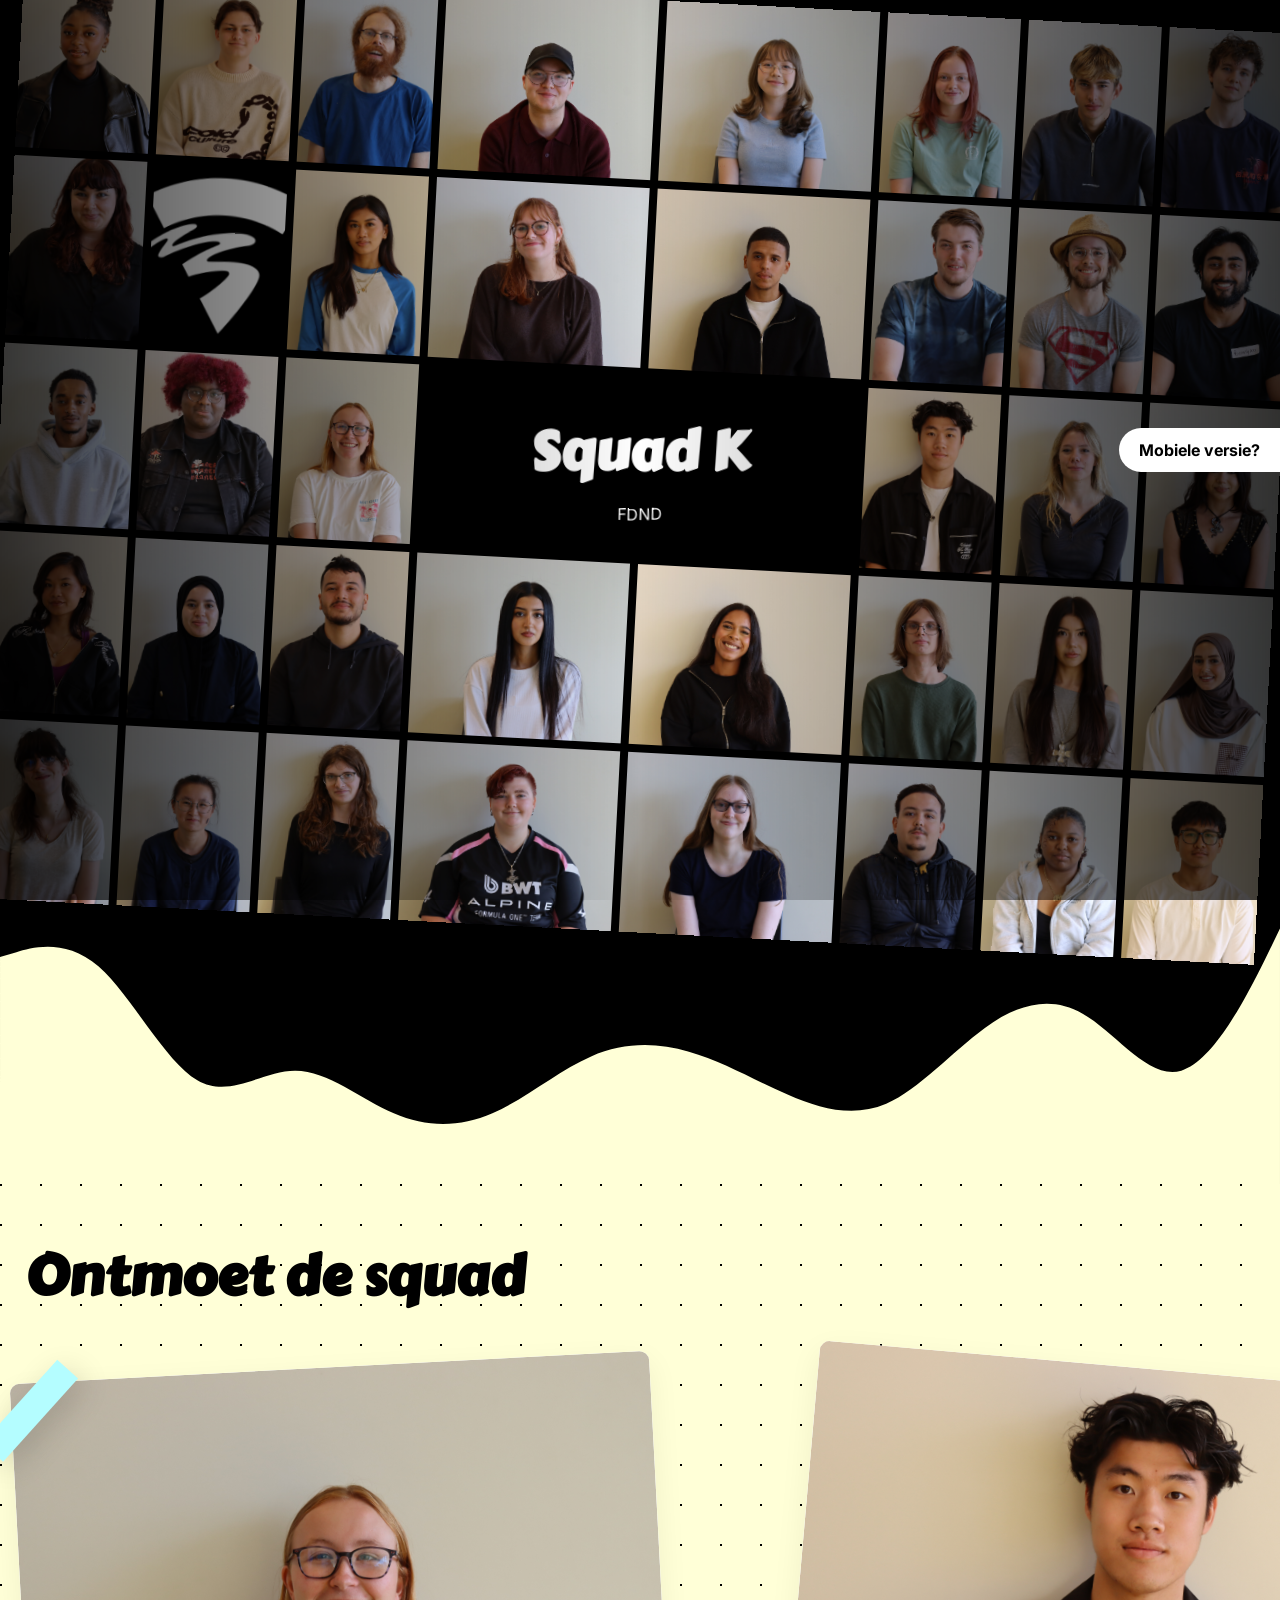
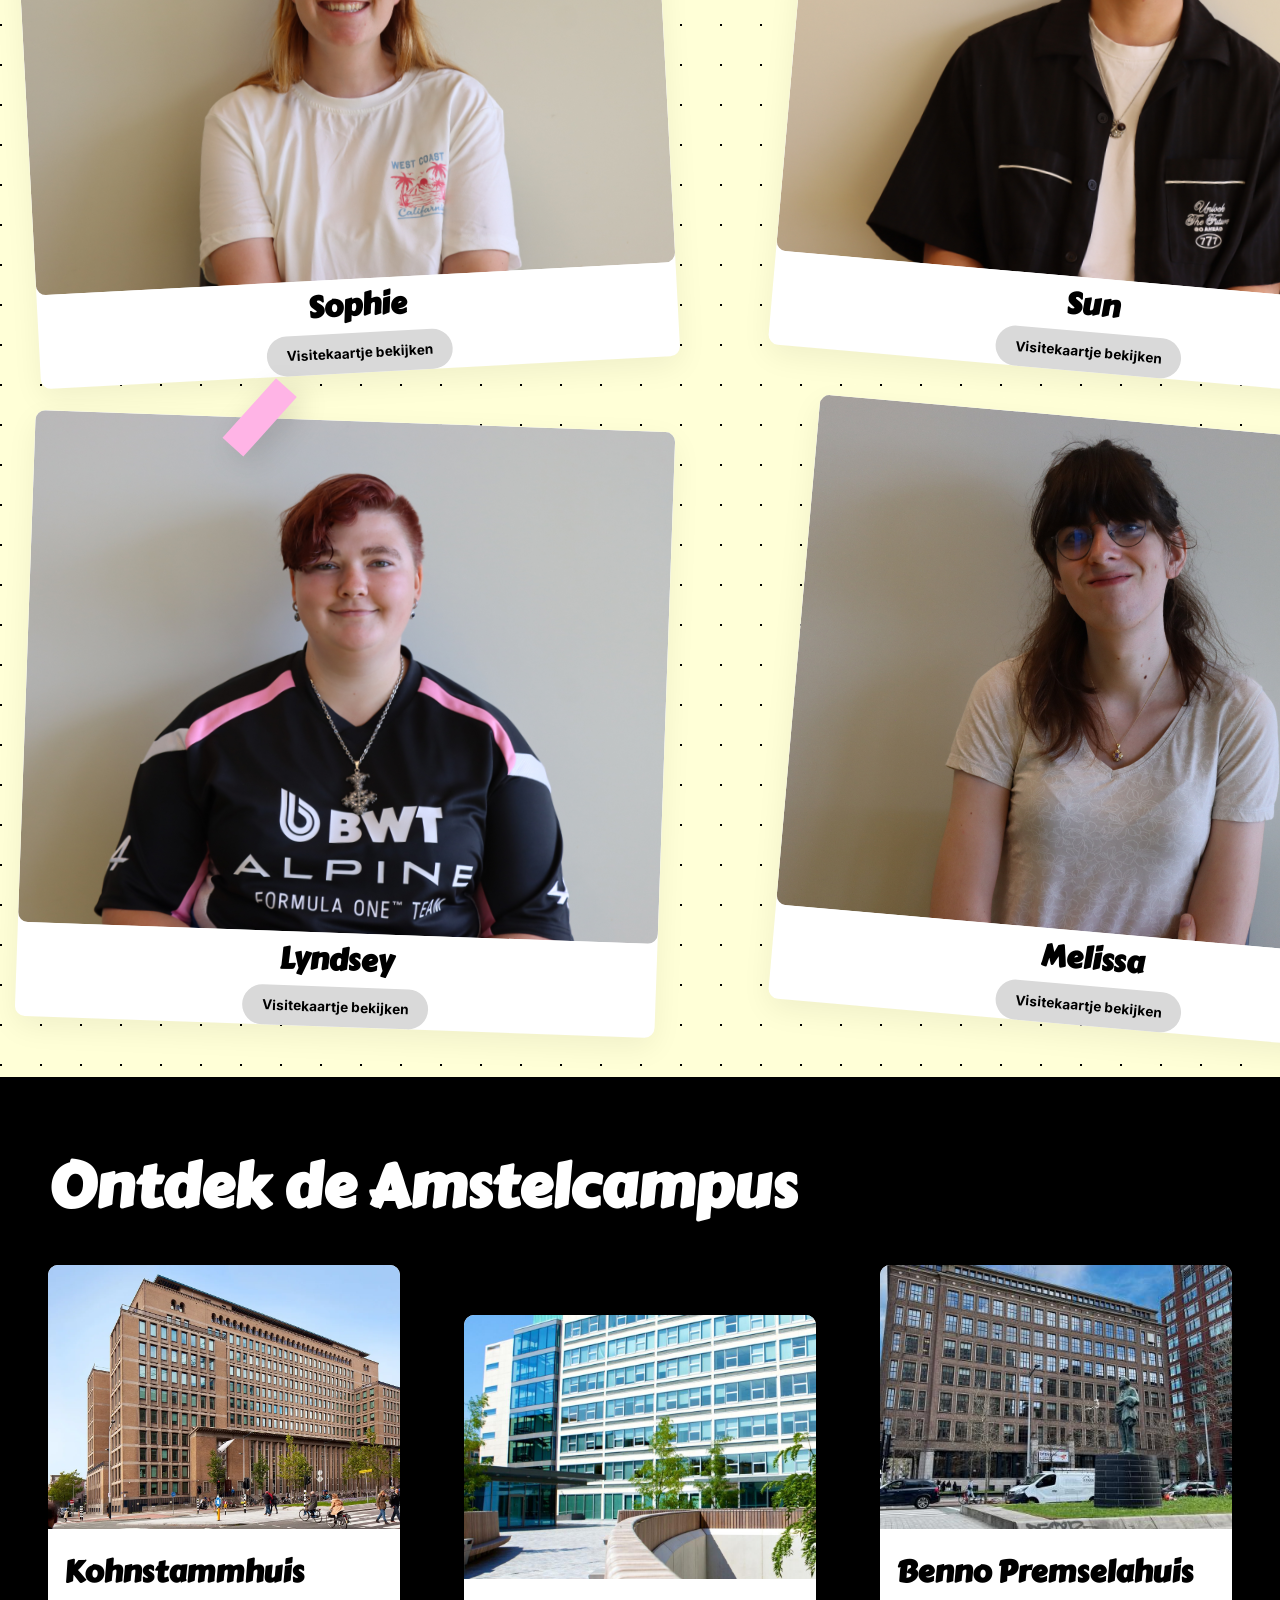
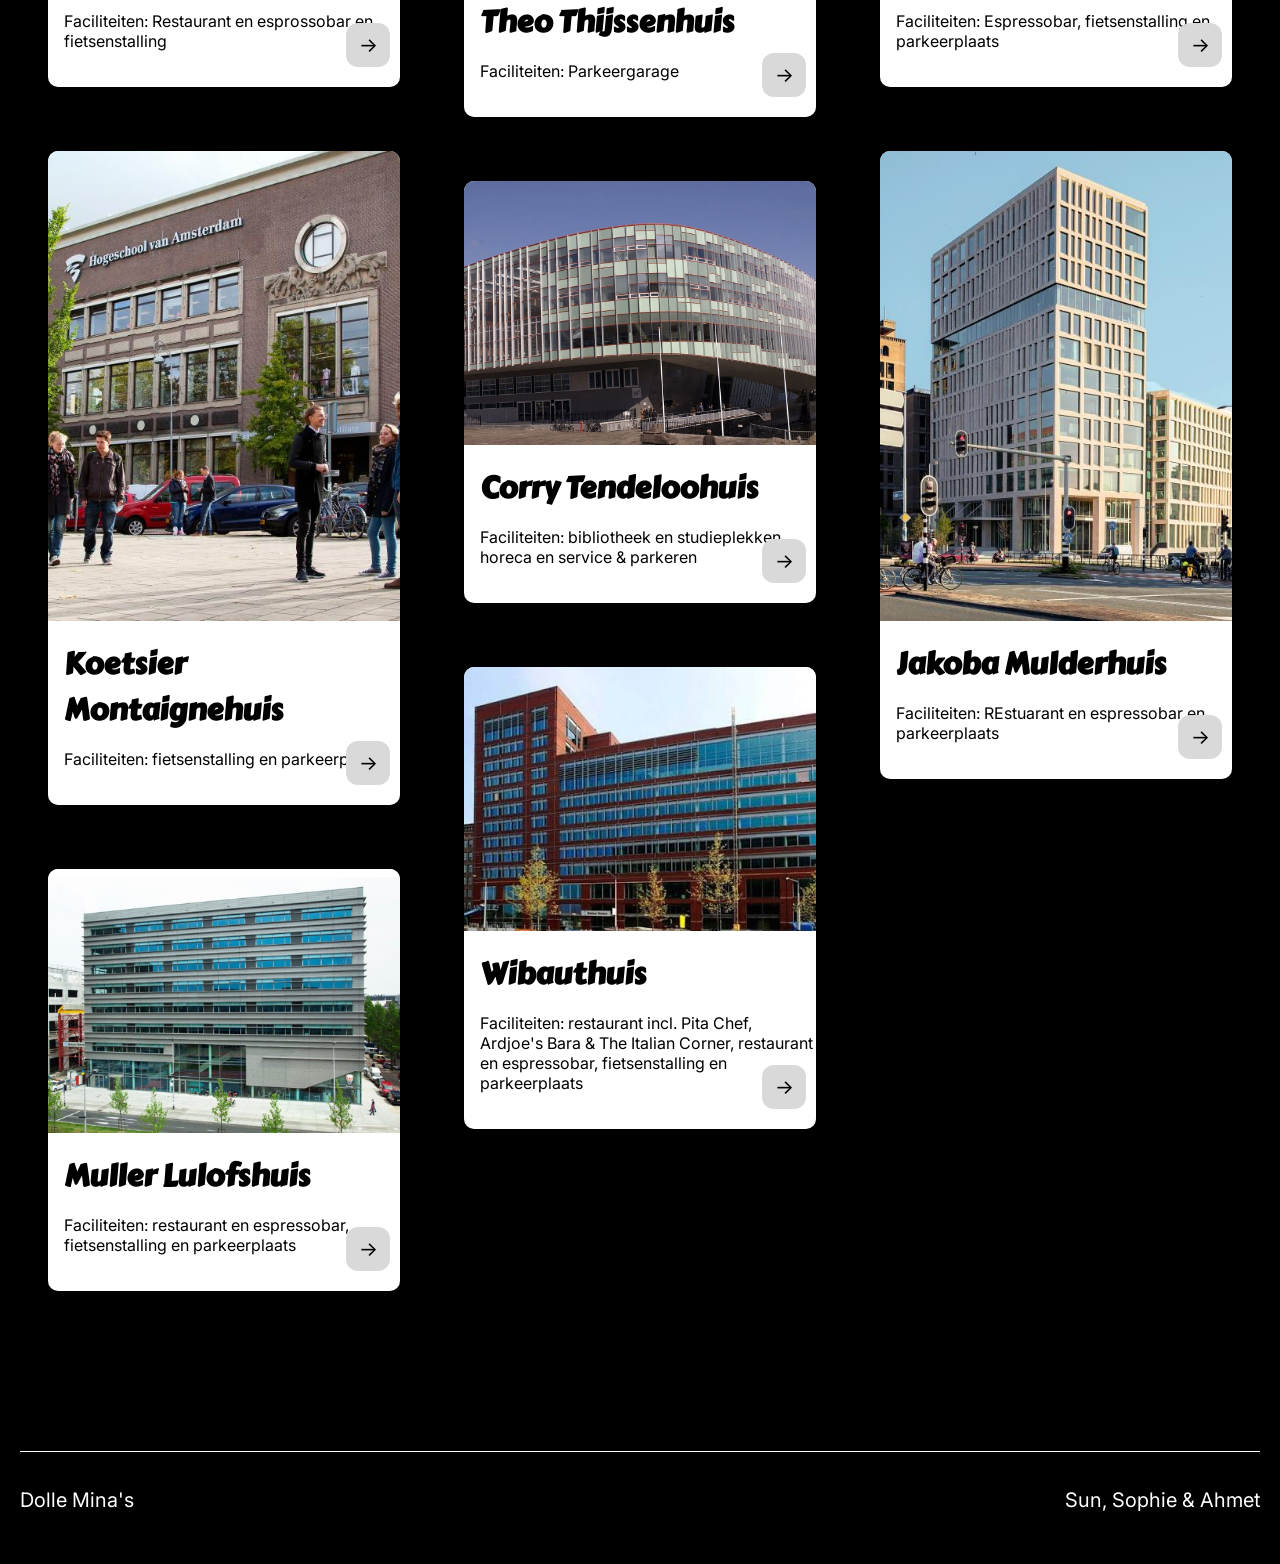
==== commit 01fc06d6: "Add QR code" ====
--- a/index.html
+++ b/index.html
@@ -56,6 +56,10 @@
                 <img src="assets/Aliya.jpg" alt="">
                 <img src="assets/Mika.jpg" alt="">
             </div>
+            <div class="qr-code-container">
+                <p>Mobiele versie?</p>
+                <img class="qr-code" src="assets/qr-code.png" aria-label="QR code naar de website">
+            </div>
         </section>
         <svg xmlns="http://www.w3.org/2000/svg" viewBox="0 0 1440 320" class="visitekaartje-divider"><path fill="#FFFFD7" fill-opacity="1" d="M0,64L18.5,58.7C36.9,53,74,43,111,74.7C147.7,107,185,181,222,202.7C258.5,224,295,192,332,192C369.2,192,406,224,443,240C480,256,517,256,554,240C590.8,224,628,192,665,176C701.5,160,738,160,775,170.7C812.3,181,849,203,886,218.7C923.1,235,960,245,997,229.3C1033.8,213,1071,171,1108,144C1144.6,117,1182,107,1218,128C1255.4,149,1292,203,1329,192C1366.2,181,1403,107,1422,69.3L1440,32L1440,320L1421.5,320C1403.1,320,1366,320,1329,320C1292.3,320,1255,320,1218,320C1181.5,320,1145,320,1108,320C1070.8,320,1034,320,997,320C960,320,923,320,886,320C849.2,320,812,320,775,320C738.5,320,702,320,665,320C627.7,320,591,320,554,320C516.9,320,480,320,443,320C406.2,320,369,320,332,320C295.4,320,258,320,222,320C184.6,320,148,320,111,320C73.8,320,37,320,18,320L0,320Z"></path></svg>
         <section class="cards-section">
--- a/styles/style.css
+++ b/styles/style.css
@@ -150,6 +150,40 @@
     margin: 0 0 10px 0;
 }
 
+.qr-code-container {
+    position: absolute;
+    top: 50%;
+    right: -10vw;
+    translate: 0 -50%;
+    display: flex;
+    align-items: center;
+    transition: .2s ease;
+    z-index: 9;
+
+    &:hover {
+        right: 0;
+    }
+
+    @media (width < 48rem) {
+        display: none;
+    }
+}
+
+.qr-code-container p {
+    font-size: 1rem;
+    font-weight: bold;
+    background-color: white;
+    color: black;
+    padding: 12px 20px;
+    border-radius: 99px 0 0 99px;
+}
+
+.qr-code {
+    width: 10vw;
+    aspect-ratio: 1/1;
+    display: block;
+}
+
 /* SVG shape divider */
 .visitekaartje-divider {
     z-index: 1;
